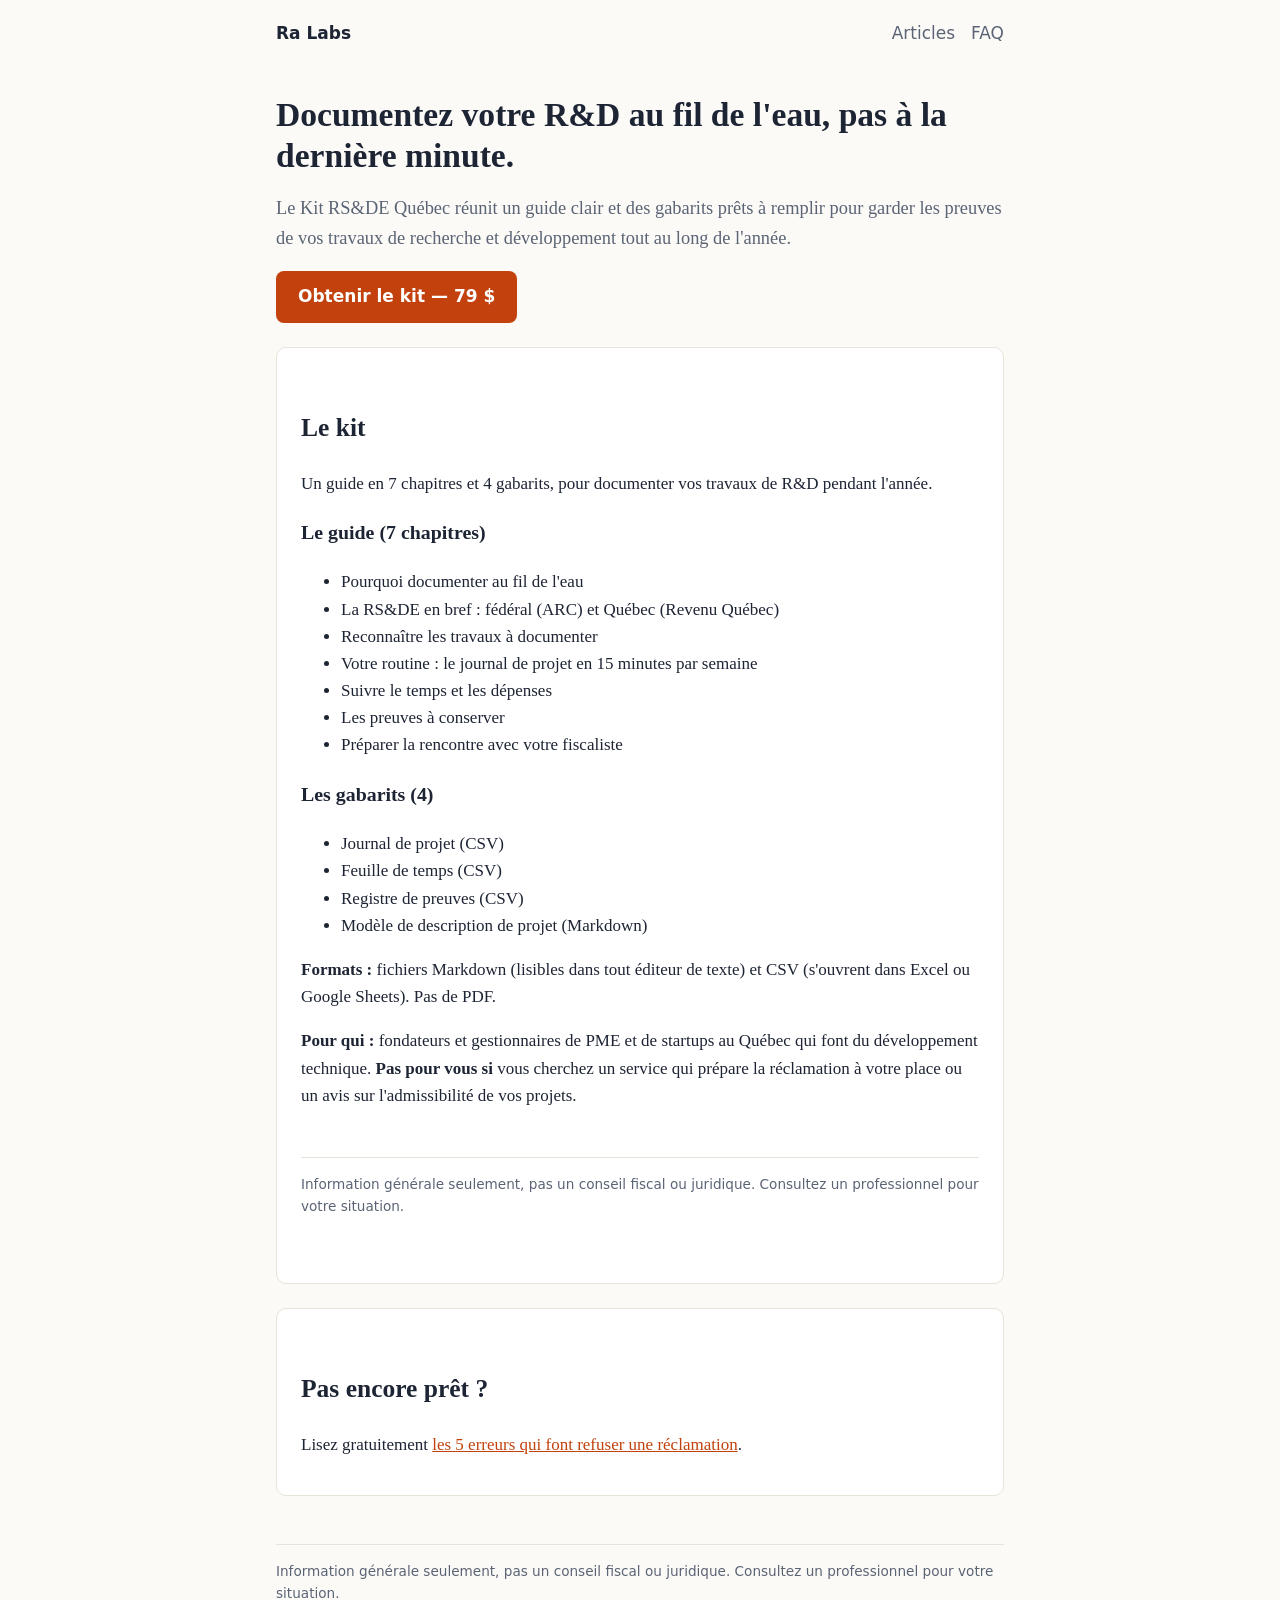
==== index.html @ 364b6cca "Mise à jour du site 2026-10-19" ====
<!doctype html>
<html lang="fr-CA">
<head>
<meta charset="utf-8">
<meta name="viewport" content="width=device-width,initial-scale=1">
<title>Kit RS&amp;DE Québec — Ra Labs</title>
<meta name="description" content="Gabarits et guide en français pour documenter vos projets de R&amp;D au fil de l'eau et préparer sereinement votre réclamation RS&amp;DE.">
<link rel="stylesheet" href="style.css">
</head>
<body>
<header><a href="index.html">Ra Labs</a><nav><a href="articles/index.html">Articles</a><a href="faq.html">FAQ</a></nav></header>
<main>
<h1>Documentez votre R&amp;D au fil de l'eau, pas à la dernière minute.</h1>
<p class="sous-titre">Le Kit RS&amp;DE Québec réunit un guide clair et des gabarits prêts à remplir pour garder les preuves de vos travaux de recherche et développement tout au long de l'année.</p>
<p><a class="bouton" href="https://kenmognesimo.gumroad.com/l/kit-rsde-quebec">Obtenir le kit — 79 $</a></p>

<section class="carte" id="le-kit">
<h2>Le kit</h2>
<p>Un guide en 7 chapitres et 4 gabarits, pour documenter vos travaux de R&amp;D pendant l'année.</p>
<h3>Le guide (7 chapitres)</h3>
<ul>
<li>Pourquoi documenter au fil de l'eau</li>
<li>La RS&amp;DE en bref : fédéral (ARC) et Québec (Revenu Québec)</li>
<li>Reconnaître les travaux à documenter</li>
<li>Votre routine : le journal de projet en 15 minutes par semaine</li>
<li>Suivre le temps et les dépenses</li>
<li>Les preuves à conserver</li>
<li>Préparer la rencontre avec votre fiscaliste</li>
</ul>
<h3>Les gabarits (4)</h3>
<ul>
<li>Journal de projet (CSV)</li>
<li>Feuille de temps (CSV)</li>
<li>Registre de preuves (CSV)</li>
<li>Modèle de description de projet (Markdown)</li>
</ul>
<p><strong>Formats :</strong> fichiers Markdown (lisibles dans tout éditeur de texte) et CSV (s'ouvrent dans Excel ou Google Sheets). Pas de PDF.</p>
<p><strong>Pour qui :</strong> fondateurs et gestionnaires de PME et de startups au Québec qui font du développement technique. <strong>Pas pour vous si</strong> vous cherchez un service qui prépare la réclamation à votre place ou un avis sur l'admissibilité de vos projets.</p>
<p class="avertissement">Information générale seulement, pas un conseil fiscal ou juridique. Consultez un professionnel pour votre situation.</p>
</section>

<section class="carte">
<h2>Pas encore prêt ?</h2>
<p>Lisez gratuitement <a href="guide-gratuit.html">les 5 erreurs qui font refuser une réclamation</a>.</p>
</section>
</main>
<footer><p class="avertissement">Information générale seulement, pas un conseil fiscal ou juridique. Consultez un professionnel pour votre situation.</p></footer>
</body>
</html>
---- style.css ----
:root{--encre:#1d2433;--doux:#5b6475;--fond:#fbfaf7;--carte:#fff;--accent:#c2410c;--accent-fonce:#9a3412;--ligne:#e7e3da}
@media (prefers-color-scheme:dark){:root{--encre:#ece8e1;--doux:#a9a39a;--fond:#16181d;--carte:#1f2229;--accent:#fb923c;--accent-fonce:#fdba74;--ligne:#2f333c}.bouton{color:#16181d}}
*{box-sizing:border-box}
body{margin:0;font:17px/1.6 Georgia,"Times New Roman",serif;color:var(--encre);background:var(--fond)}
header,main,footer{max-width:760px;margin:0 auto;padding:0 16px}
header{display:flex;justify-content:space-between;align-items:center;padding-top:20px;font-family:system-ui,sans-serif}
header a{color:var(--encre);text-decoration:none;font-weight:700}
nav a{font-weight:400;margin-left:16px;color:var(--doux)}
h1{font-size:2.1rem;line-height:1.2;margin:48px 0 12px}
h2{margin-top:40px}
a{color:var(--accent)}
.sous-titre{font-size:1.15rem;color:var(--doux)}
.bouton{display:inline-block;background:var(--accent);color:#fff;font-family:system-ui,sans-serif;font-weight:600;padding:12px 22px;border-radius:8px;text-decoration:none}
.bouton:hover{background:var(--accent-fonce)}
.carte{background:var(--carte);border:1px solid var(--ligne);border-radius:10px;padding:20px 24px;margin:24px 0}
.avertissement{font-size:.85rem;color:var(--doux);border-top:1px solid var(--ligne);margin-top:48px;padding:16px 0 32px;font-family:system-ui,sans-serif}
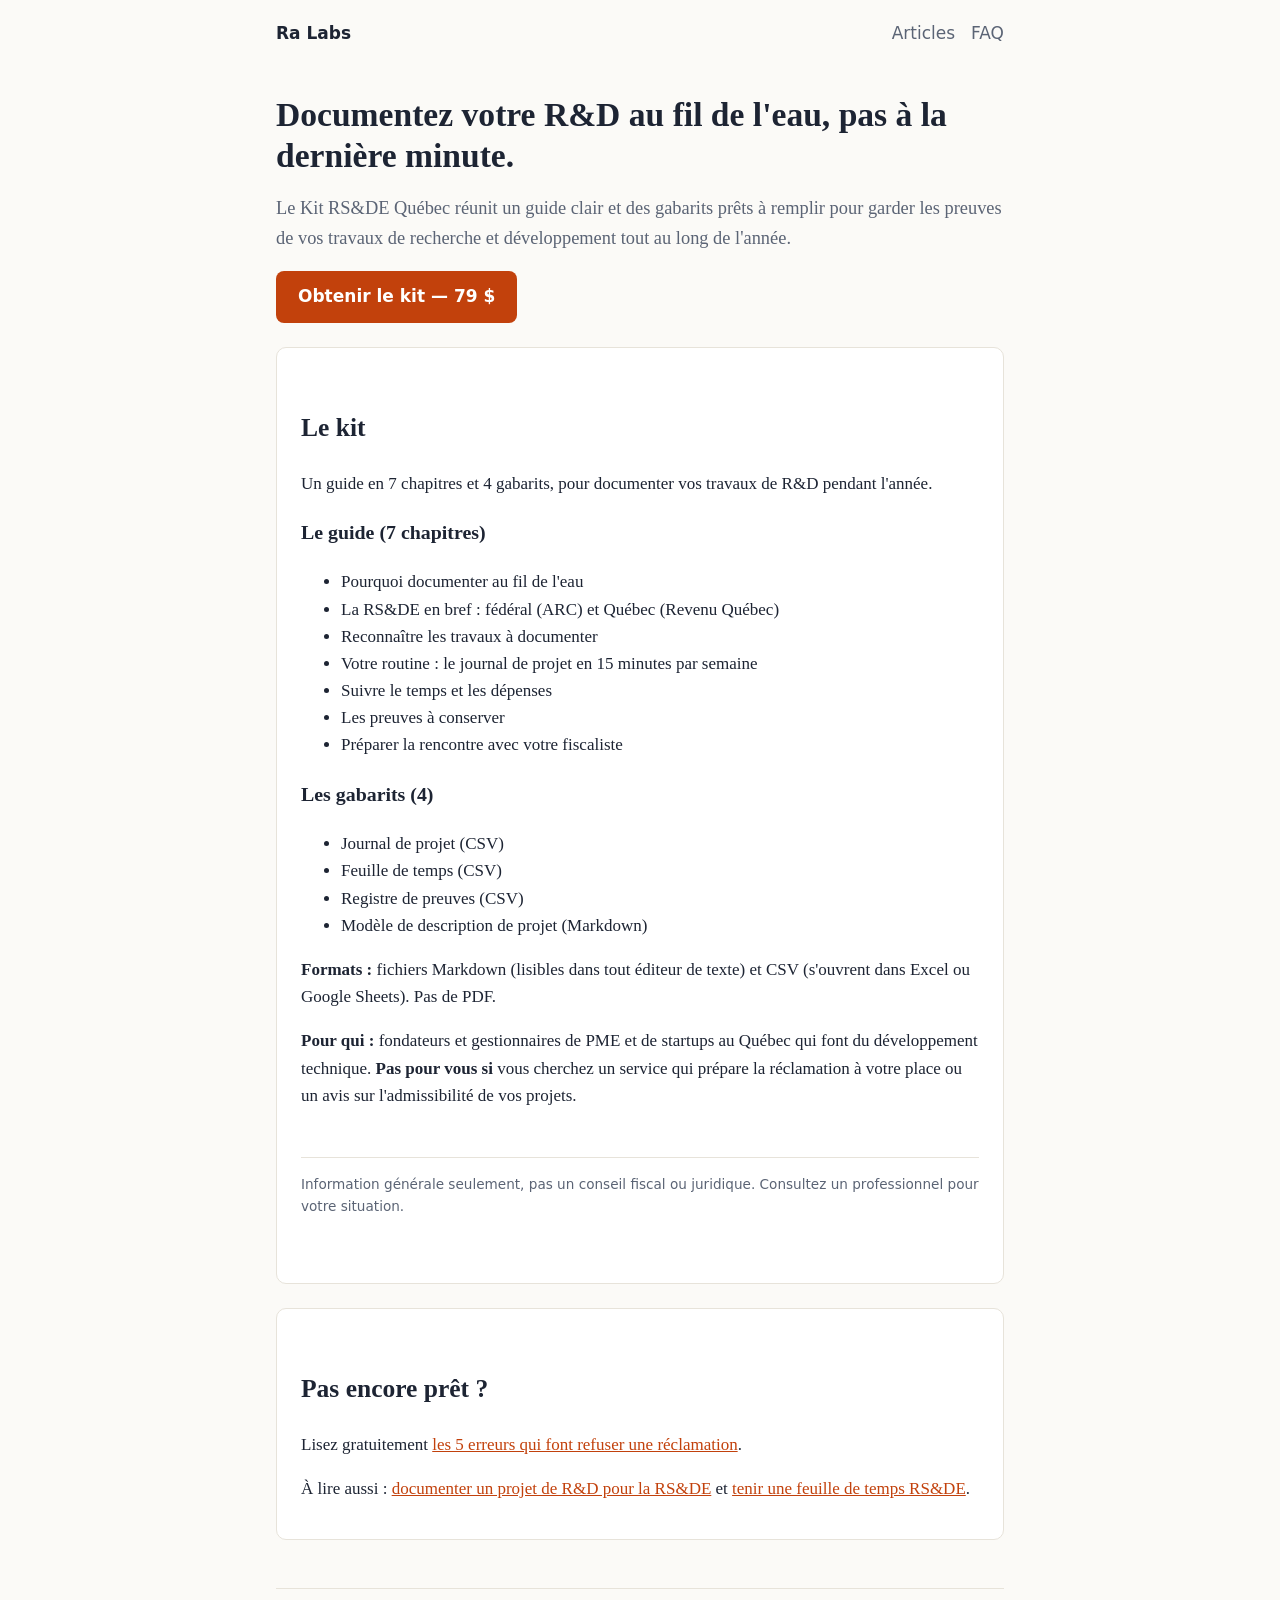
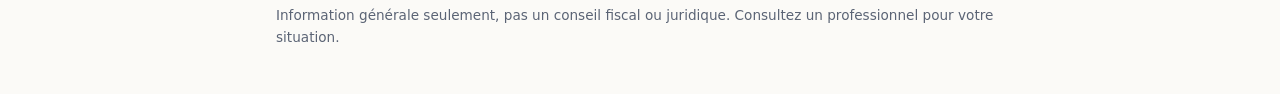
==== commit a0603566: "Mise à jour du site 2026-10-19" ====
--- a/index.html
+++ b/index.html
@@ -6,6 +6,16 @@
 <title>Kit RS&amp;DE Québec — Ra Labs</title>
 <meta name="description" content="Gabarits et guide en français pour documenter vos projets de R&amp;D au fil de l'eau et préparer sereinement votre réclamation RS&amp;DE.">
 <link rel="stylesheet" href="style.css">
+<!-- seo -->
+<link rel="canonical" href="https://ajay-237732.github.io/ra-labs-site/">
+<meta property="og:type" content="website">
+<meta property="og:locale" content="fr_CA">
+<meta property="og:site_name" content="Ra Labs">
+<meta property="og:title" content="Kit RS&amp;DE Québec — Ra Labs">
+<meta property="og:description" content="Gabarits et guide en français pour documenter vos projets de R&amp;D au fil de l'eau et préparer sereinement votre réclamation RS&amp;DE.">
+<meta property="og:url" content="https://ajay-237732.github.io/ra-labs-site/">
+<meta name="twitter:card" content="summary">
+<!-- /seo -->
 </head>
 <body>
 <header><a href="index.html">Ra Labs</a><nav><a href="articles/index.html">Articles</a><a href="faq.html">FAQ</a></nav></header>
@@ -42,6 +52,7 @@
 <section class="carte">
 <h2>Pas encore prêt ?</h2>
 <p>Lisez gratuitement <a href="guide-gratuit.html">les 5 erreurs qui font refuser une réclamation</a>.</p>
+<p>À lire aussi : <a href="articles/documenter-projet-rd-rsde.html">documenter un projet de R&amp;D pour la RS&amp;DE</a> et <a href="articles/feuille-de-temps-rsde.html">tenir une feuille de temps RS&amp;DE</a>.</p>
 </section>
 </main>
 <footer><p class="avertissement">Information générale seulement, pas un conseil fiscal ou juridique. Consultez un professionnel pour votre situation.</p></footer>
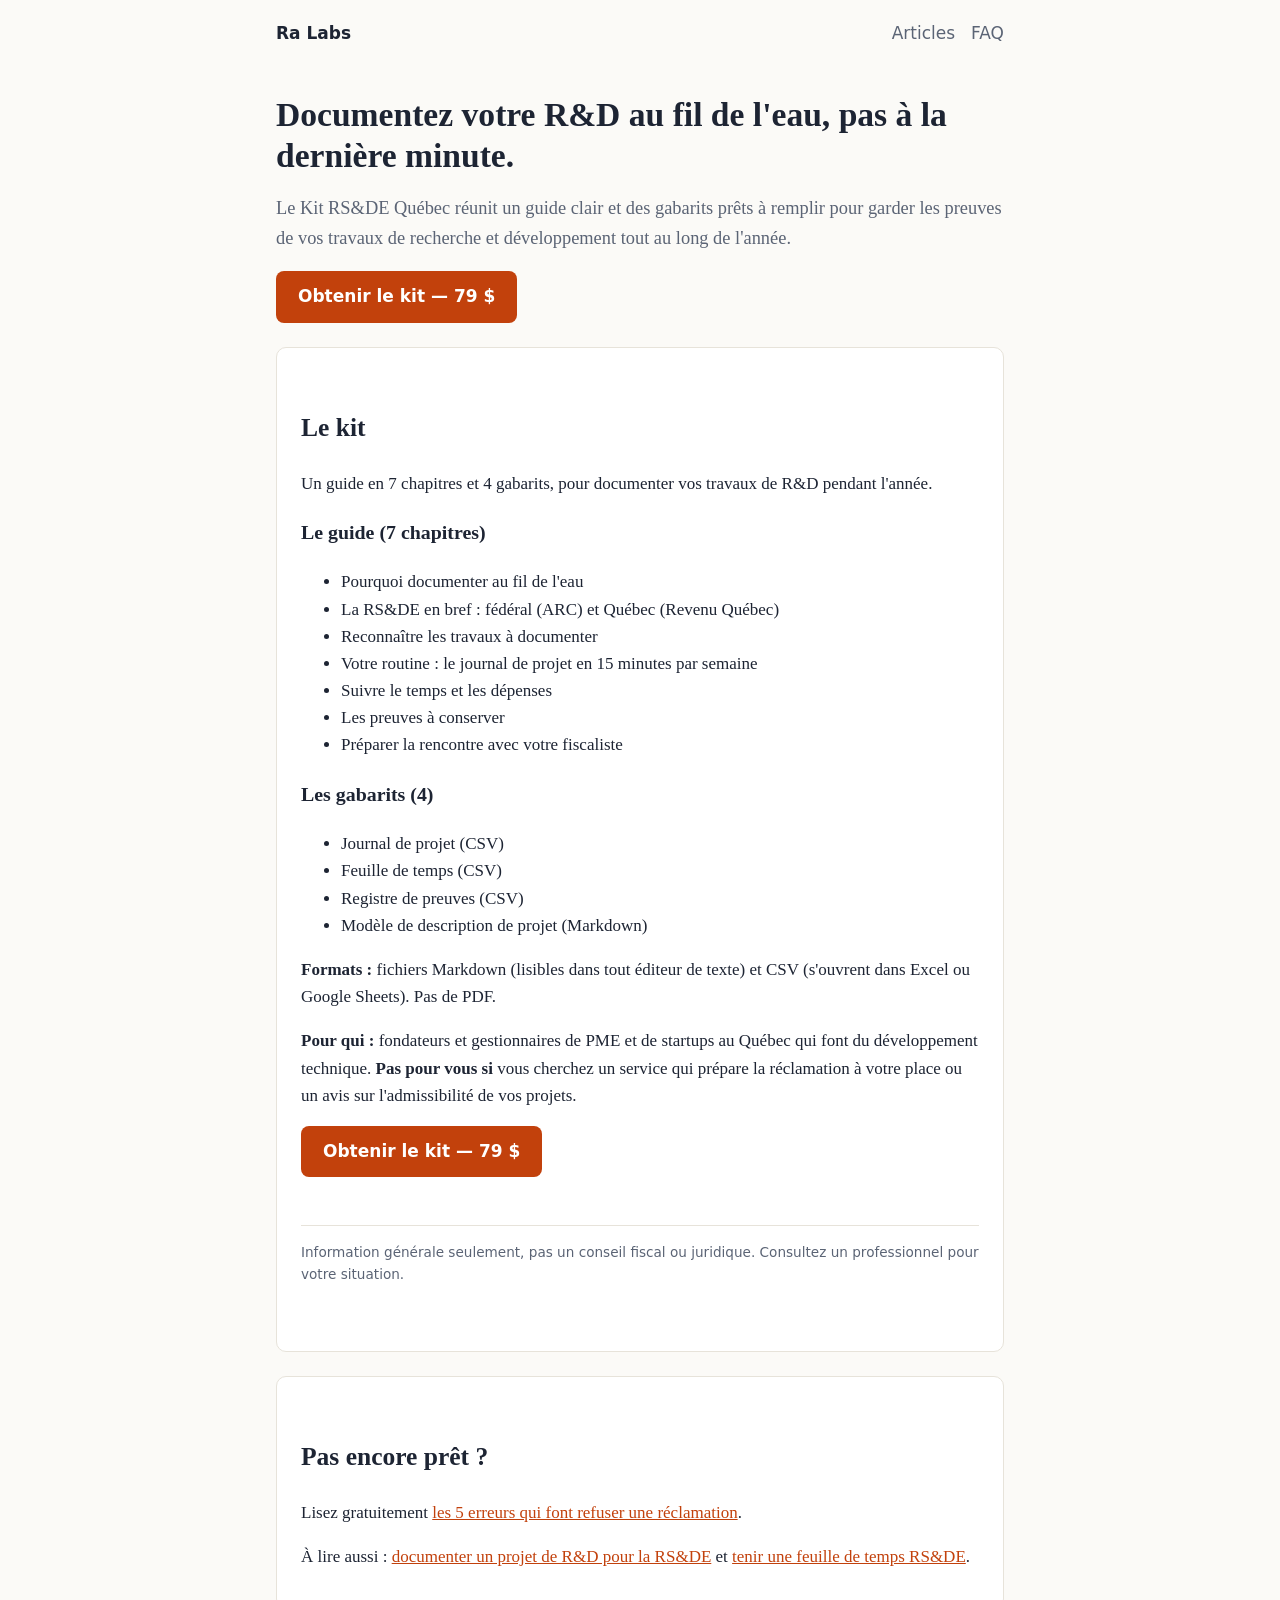
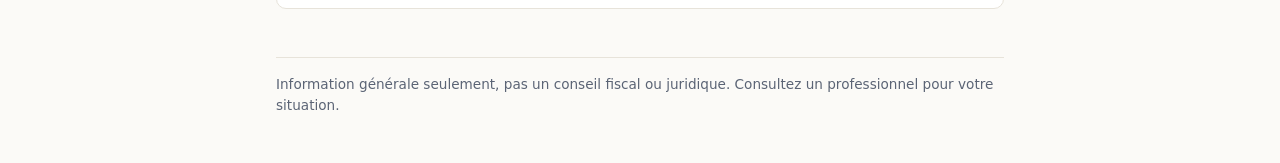
==== commit d883d783: "Mise à jour du site 2026-10-19" ====
--- a/index.html
+++ b/index.html
@@ -22,7 +22,7 @@
 <main>
 <h1>Documentez votre R&amp;D au fil de l'eau, pas à la dernière minute.</h1>
 <p class="sous-titre">Le Kit RS&amp;DE Québec réunit un guide clair et des gabarits prêts à remplir pour garder les preuves de vos travaux de recherche et développement tout au long de l'année.</p>
-<p><a class="bouton" href="https://kenmognesimo.gumroad.com/l/kit-rsde-quebec">Obtenir le kit — 79 $</a></p>
+<p><a class="bouton" href="https://ralabs.gumroad.com/l/kit-rsde-quebec">Obtenir le kit — 79 $</a></p>
 
 <section class="carte" id="le-kit">
 <h2>Le kit</h2>
@@ -46,6 +46,7 @@
 </ul>
 <p><strong>Formats :</strong> fichiers Markdown (lisibles dans tout éditeur de texte) et CSV (s'ouvrent dans Excel ou Google Sheets). Pas de PDF.</p>
 <p><strong>Pour qui :</strong> fondateurs et gestionnaires de PME et de startups au Québec qui font du développement technique. <strong>Pas pour vous si</strong> vous cherchez un service qui prépare la réclamation à votre place ou un avis sur l'admissibilité de vos projets.</p>
+<p><a class="bouton" href="https://ralabs.gumroad.com/l/kit-rsde-quebec">Obtenir le kit — 79 $</a></p>
 <p class="avertissement">Information générale seulement, pas un conseil fiscal ou juridique. Consultez un professionnel pour votre situation.</p>
 </section>
 
